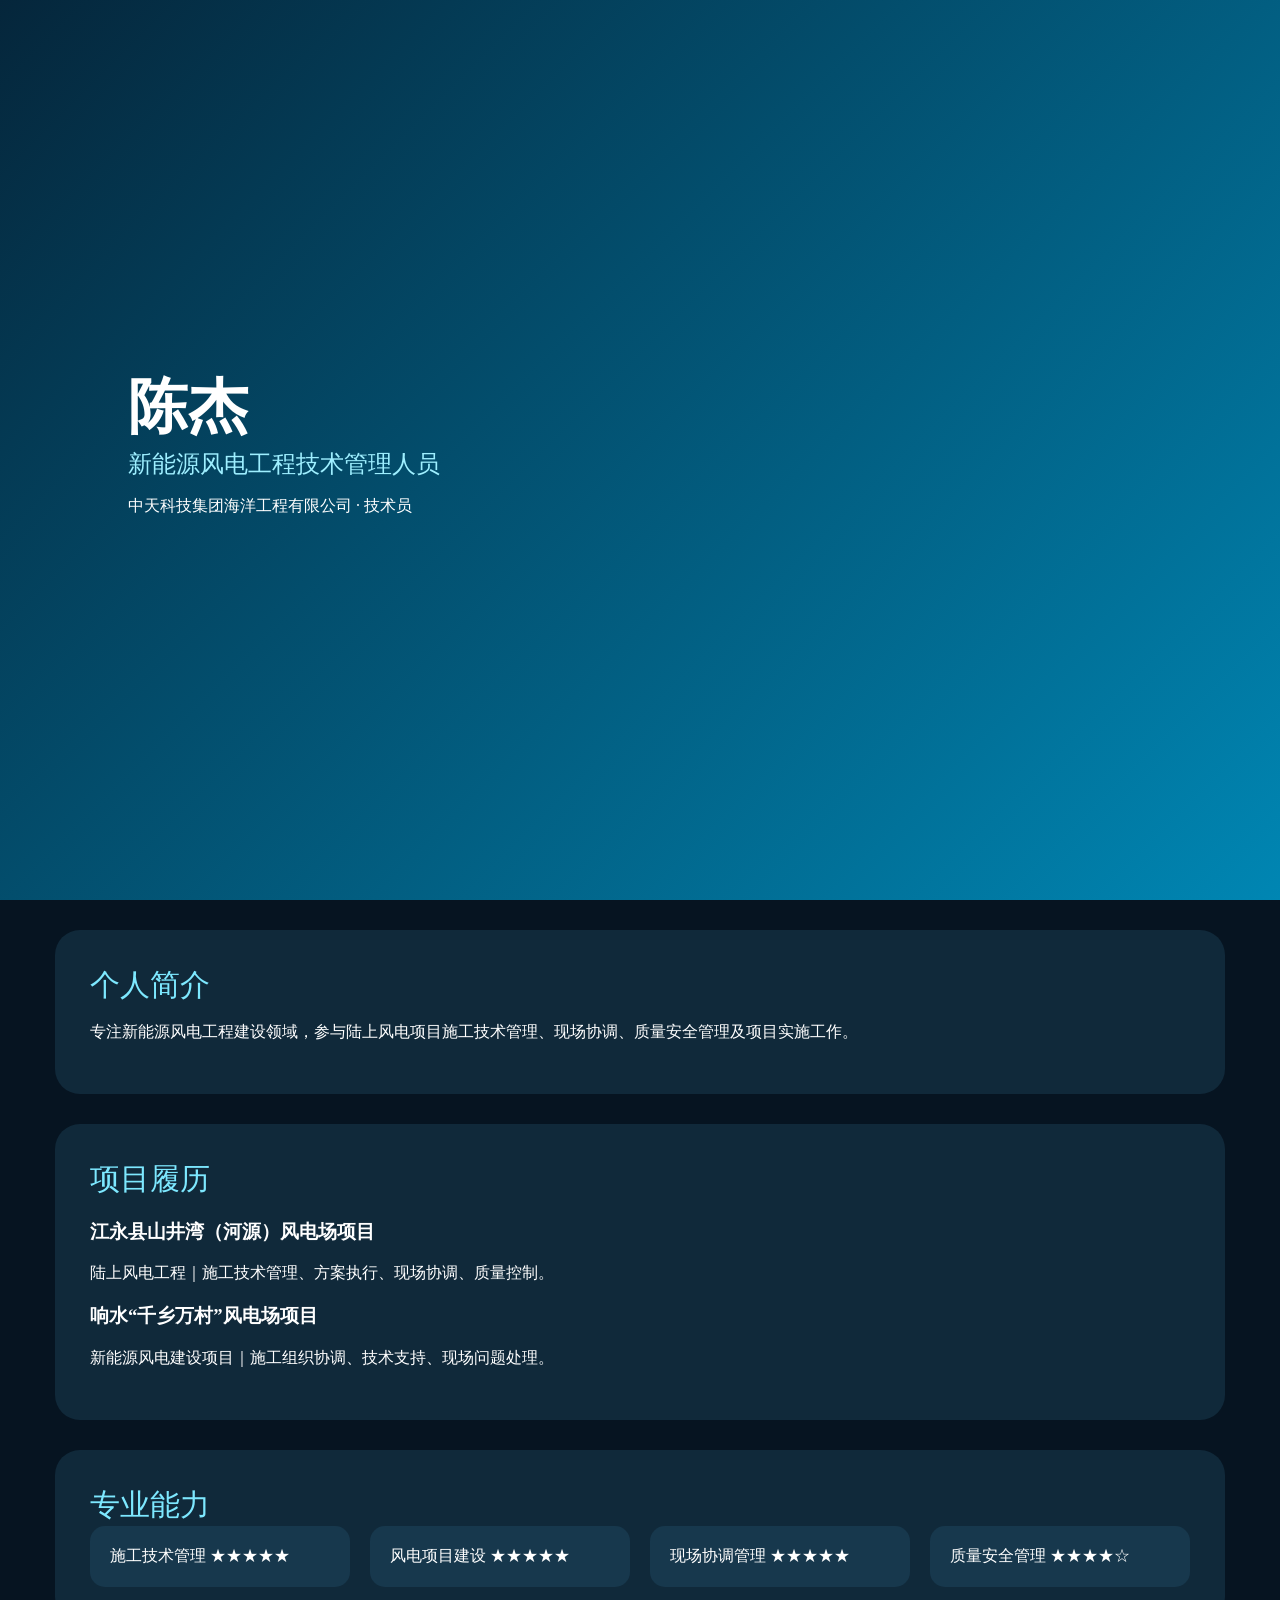
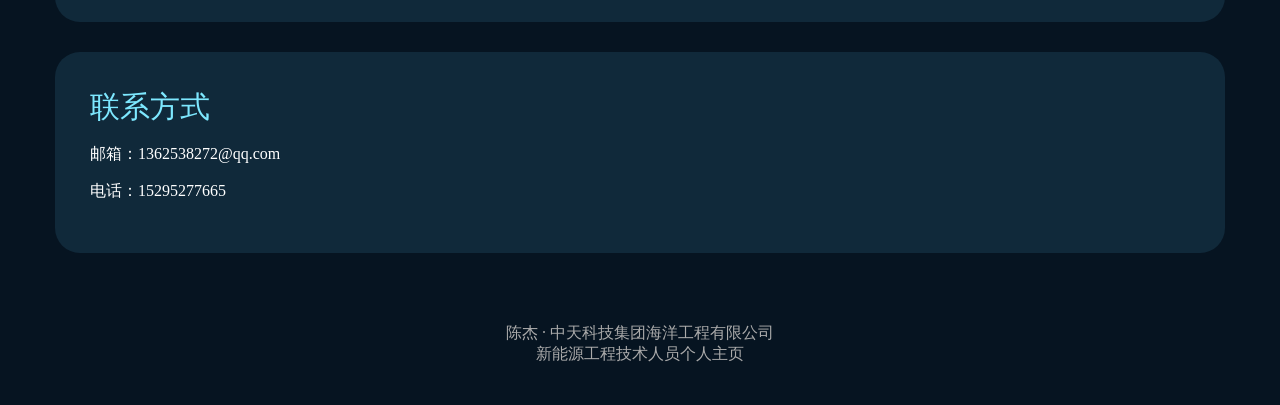
==== 陈杰_新能源风电工程主页_C版/index.html @ d0abb4c2 "Add files via upload" ====
<!DOCTYPE html>
<html lang="zh-CN">
<head>
<meta charset="UTF-8">
<meta name="viewport" content="width=device-width, initial-scale=1.0">
<title>陈杰｜新能源风电工程技术主页</title>
<style>
body{margin:0;font-family:Microsoft YaHei;background:#061421;color:#fff}
.hero{height:100vh;display:flex;flex-direction:column;justify-content:center;padding:0 10%;background:linear-gradient(135deg,#05263b,#0086b3)}
h1{font-size:60px;margin:0}.sub{font-size:24px;color:#9eefff}
section{max-width:1100px;margin:30px auto;padding:35px;background:#10293a;border-radius:25px}
.title{font-size:30px;color:#7de8ff}
.grid{display:grid;grid-template-columns:repeat(auto-fit,minmax(250px,1fr));gap:20px}
.card{background:#17384d;padding:20px;border-radius:15px}
.footer{text-align:center;padding:40px;color:#aaa}
</style>
</head>
<body>
<div class="hero">
<h1>陈杰</h1>
<div class="sub">新能源风电工程技术管理人员</div>
<p>中天科技集团海洋工程有限公司 · 技术员</p>
</div>

<section><div class="title">个人简介</div>
<p>专注新能源风电工程建设领域，参与陆上风电项目施工技术管理、现场协调、质量安全管理及项目实施工作。</p></section>

<section><div class="title">项目履历</div>
<h3>江永县山井湾（河源）风电场项目</h3>
<p>陆上风电工程｜施工技术管理、方案执行、现场协调、质量控制。</p>
<h3>响水“千乡万村”风电场项目</h3>
<p>新能源风电建设项目｜施工组织协调、技术支持、现场问题处理。</p>
</section>

<section><div class="title">专业能力</div>
<div class="grid">
<div class="card">施工技术管理 ★★★★★</div>
<div class="card">风电项目建设 ★★★★★</div>
<div class="card">现场协调管理 ★★★★★</div>
<div class="card">质量安全管理 ★★★★☆</div>
</div></section>

<section><div class="title">联系方式</div>
<p>邮箱：1362538272@qq.com</p>
<p>电话：15295277665</p>
</section>

<div class="footer">陈杰 · 中天科技集团海洋工程有限公司<br>新能源工程技术人员个人主页</div>
</body>
</html>
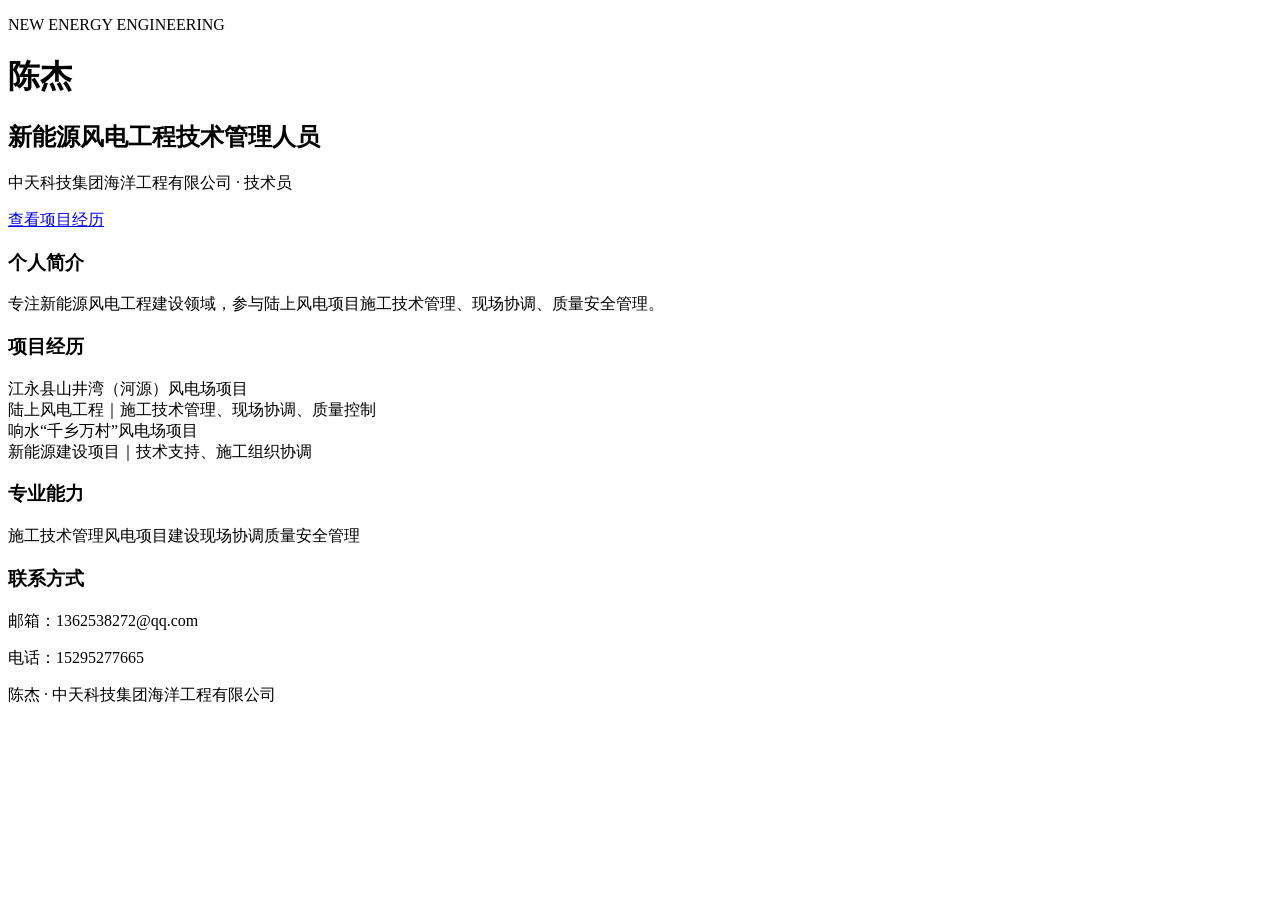
==== commit 0482e14f: "Add files via upload" ====
--- a/陈杰_新能源风电工程主页_C版/index.html
+++ b/陈杰_新能源风电工程主页_C版/index.html
@@ -1,50 +1,7 @@
-<!DOCTYPE html>
-<html lang="zh-CN">
-<head>
-<meta charset="UTF-8">
-<meta name="viewport" content="width=device-width, initial-scale=1.0">
-<title>陈杰｜新能源风电工程技术主页</title>
-<style>
-body{margin:0;font-family:Microsoft YaHei;background:#061421;color:#fff}
-.hero{height:100vh;display:flex;flex-direction:column;justify-content:center;padding:0 10%;background:linear-gradient(135deg,#05263b,#0086b3)}
-h1{font-size:60px;margin:0}.sub{font-size:24px;color:#9eefff}
-section{max-width:1100px;margin:30px auto;padding:35px;background:#10293a;border-radius:25px}
-.title{font-size:30px;color:#7de8ff}
-.grid{display:grid;grid-template-columns:repeat(auto-fit,minmax(250px,1fr));gap:20px}
-.card{background:#17384d;padding:20px;border-radius:15px}
-.footer{text-align:center;padding:40px;color:#aaa}
-</style>
-</head>
-<body>
-<div class="hero">
-<h1>陈杰</h1>
-<div class="sub">新能源风电工程技术管理人员</div>
-<p>中天科技集团海洋工程有限公司 · 技术员</p>
-</div>
-
-<section><div class="title">个人简介</div>
-<p>专注新能源风电工程建设领域，参与陆上风电项目施工技术管理、现场协调、质量安全管理及项目实施工作。</p></section>
-
-<section><div class="title">项目履历</div>
-<h3>江永县山井湾（河源）风电场项目</h3>
-<p>陆上风电工程｜施工技术管理、方案执行、现场协调、质量控制。</p>
-<h3>响水“千乡万村”风电场项目</h3>
-<p>新能源风电建设项目｜施工组织协调、技术支持、现场问题处理。</p>
-</section>
-
-<section><div class="title">专业能力</div>
-<div class="grid">
-<div class="card">施工技术管理 ★★★★★</div>
-<div class="card">风电项目建设 ★★★★★</div>
-<div class="card">现场协调管理 ★★★★★</div>
-<div class="card">质量安全管理 ★★★★☆</div>
-</div></section>
-
-<section><div class="title">联系方式</div>
-<p>邮箱：1362538272@qq.com</p>
-<p>电话：15295277665</p>
-</section>
-
-<div class="footer">陈杰 · 中天科技集团海洋工程有限公司<br>新能源工程技术人员个人主页</div>
-</body>
-</html>+<!doctype html><html lang='zh-CN'><head><meta charset='utf-8'><meta name='viewport' content='width=device-width,initial-scale=1'><title>陈杰｜新能源风电工程技术主页</title><link rel='stylesheet' href='css/style.css'></head><body>
+<header class='hero'><div><p>NEW ENERGY ENGINEERING</p><h1>陈杰</h1><h2>新能源风电工程技术管理人员</h2><p>中天科技集团海洋工程有限公司 · 技术员</p><a href='#project'>查看项目经历</a></div></header>
+<section class='box'><h3>个人简介</h3><p>专注新能源风电工程建设领域，参与陆上风电项目施工技术管理、现场协调、质量安全管理。</p></section>
+<section id='project' class='box'><h3>项目经历</h3><div class='card'>江永县山井湾（河源）风电场项目<br>陆上风电工程｜施工技术管理、现场协调、质量控制</div><div class='card'>响水“千乡万村”风电场项目<br>新能源建设项目｜技术支持、施工组织协调</div></section>
+<section class='box'><h3>专业能力</h3><div class='tags'><span>施工技术管理</span><span>风电项目建设</span><span>现场协调</span><span>质量安全管理</span></div></section>
+<section class='box'><h3>联系方式</h3><p>邮箱：1362538272@qq.com</p><p>电话：15295277665</p></section>
+<footer>陈杰 · 中天科技集团海洋工程有限公司</footer></body></html>
